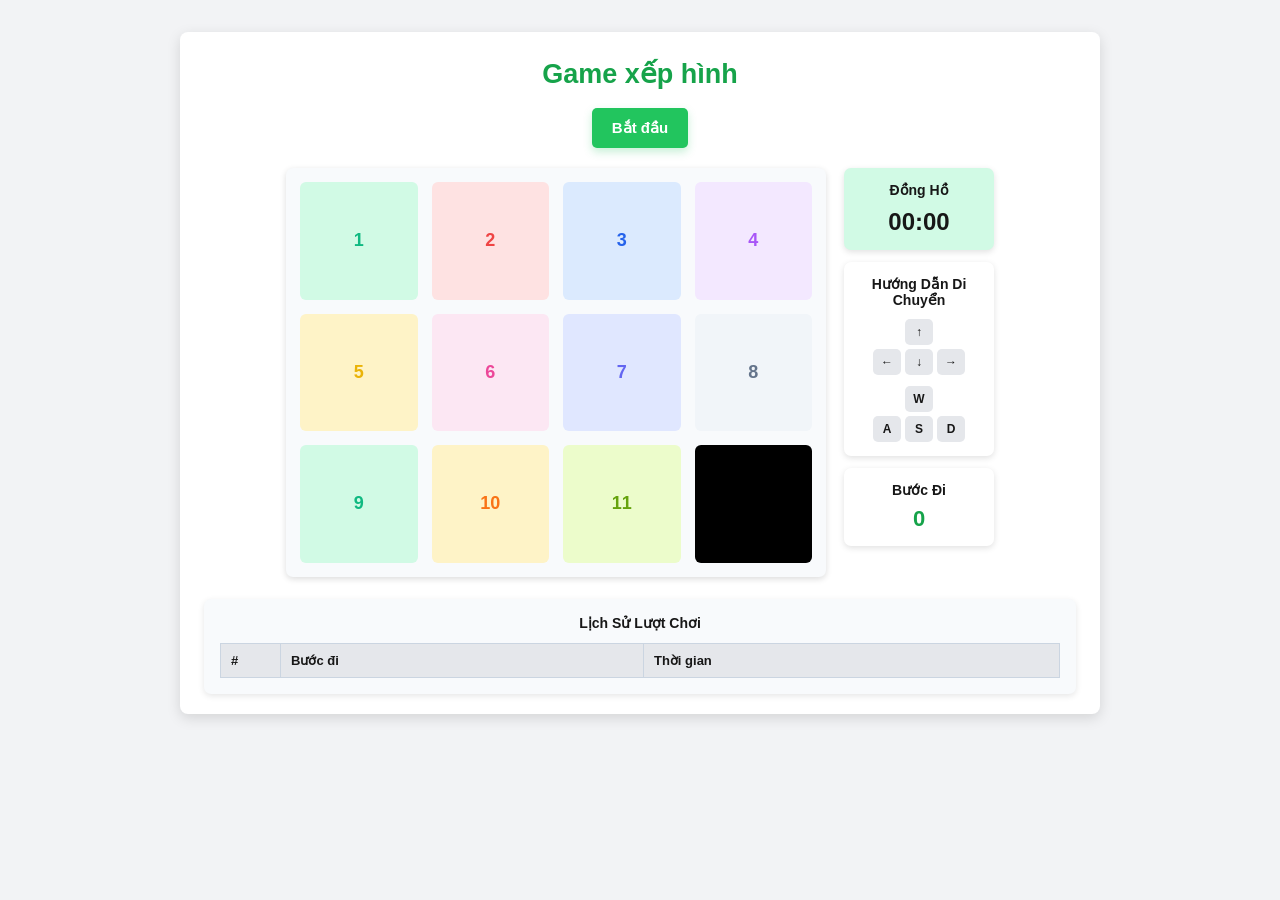
==== CODE INTENSIVE - ENTRY TEST - LV1/Game-xep-hinh/index.html @ 20f21731 "Hoàn thành bài tập 1" ====
<!DOCTYPE html>
<html lang="vi">
<head>
    <meta charset="UTF-8">
    <meta name="viewport" content="width=device-width, initial-scale=1.0">
    <title>Game xếp hình</title>
    <link rel="stylesheet" href="style.css">
</head>
<body>
    <main class="game-container">
        <h1>Game xếp hình</h1>

        <button class="start-button" id="start-button" type="button">
            Bắt đầu
        </button>

        <section class="game-area">
            <!-- Các ô xếp hình sẽ được JavaScript tạo từ mảng board. -->
            <div class="board" id="game-board"></div>

            <aside class="game-sidebar">
                <div class="timer-card">
                    <h2>Đồng hồ</h2>
                    <p id="timer">00:00</p>
                </div>

                <div class="guide-card">
                    <h2>Hướng dẫn di chuyển</h2>

                    <div class="arrow-keys" aria-label="Các phím mũi tên">
                        <span class="key arrow-up">↑</span>
                        <span class="key">←</span>
                        <span class="key">↓</span>
                        <span class="key">→</span>
                    </div>

                    <div class="letter-keys" aria-label="Các phím WASD">
                        <span class="key key-w">W</span>
                        <span class="key">A</span>
                        <span class="key">S</span>
                        <span class="key">D</span>
                    </div>
                </div>

                <div class="move-card">
                    <h2>Bước đi</h2>
                    <p id="move-count">0</p>
                </div>
            </aside>
        </section>

        <p class="win-message" id="win-message" hidden>YOU WIN!</p>

        <section class="history-section">
            <h2>Lịch sử lượt chơi</h2>
            <div class="table-wrapper">
                <table>
                    <thead>
                        <tr>
                            <th scope="col">#</th>
                            <th scope="col">Bước đi</th>
                            <th scope="col">Thời gian</th>
                        </tr>
                    </thead>
                    <tbody id="history-body"></tbody>
                </table>
            </div>
        </section>
    </main>

    <script src="script.js"></script>
</body>
</html>
---- CODE INTENSIVE - ENTRY TEST - LV1/Game-xep-hinh/style.css ----
* {
    box-sizing: border-box;
}

body {
    min-height: 100vh;
    margin: 0;
    padding: 32px 18px;
    background-color: #f2f3f5;
    color: #171717;
    font-family: Arial, Helvetica, sans-serif;
}

.game-container {
    width: 100%;
    max-width: 920px;
    margin: 0 auto;
    padding: 26px 24px 20px;
    background-color: #ffffff;
    border-radius: 8px;
    box-shadow: 0 4px 14px rgba(0, 0, 0, 0.13);
}

h1 {
    margin: 0 0 18px;
    color: #16a34a;
    font-size: 27px;
    text-align: center;
}

.start-button {
    display: block;
    min-width: 92px;
    margin: 0 auto 20px;
    padding: 11px 20px;
    border: 0;
    border-radius: 5px;
    background-color: #22c55e;
    color: #ffffff;
    font-size: 15px;
    font-weight: 700;
    cursor: pointer;
    box-shadow: 0 4px 8px rgba(34, 197, 94, 0.25);
}

.start-button:hover {
    background-color: #16a34a;
}

.game-area {
    display: flex;
    justify-content: center;
    align-items: flex-start;
    gap: 18px;
}

.board {
    width: min(100%, 540px);
    padding: 14px;
    display: grid;
    grid-template-columns: repeat(4, 1fr);
    gap: 14px;
    background-color: #f8fafc;
    border-radius: 7px;
    box-shadow: 0 2px 6px rgba(0, 0, 0, 0.14);
}

.tile {
    aspect-ratio: 1 / 1;
    display: flex;
    justify-content: center;
    align-items: center;
    border-radius: 6px;
    font-size: 18px;
    font-weight: 700;
    user-select: none;
}

.tile-1 { background-color: #d1fae5; color: #10b981; }
.tile-2 { background-color: #fee2e2; color: #ef4444; }
.tile-3 { background-color: #dbeafe; color: #2563eb; }
.tile-4 { background-color: #f3e8ff; color: #a855f7; }
.tile-5 { background-color: #fef3c7; color: #eab308; }
.tile-6 { background-color: #fce7f3; color: #ec4899; }
.tile-7 { background-color: #e0e7ff; color: #6366f1; }
.tile-8 { background-color: #f1f5f9; color: #64748b; }
.tile-9 { background-color: #d1fae5; color: #10b981; }
.tile-10 { background-color: #fef3c7; color: #f97316; }
.tile-11 { background-color: #ecfccb; color: #65a30d; }
.empty-tile { background-color: #000000; }

.game-sidebar {
    width: 150px;
    flex: 0 0 150px;
    display: flex;
    flex-direction: column;
    gap: 12px;
}

.timer-card,
.guide-card,
.move-card {
    padding: 14px 10px;
    border-radius: 7px;
    text-align: center;
    box-shadow: 0 2px 6px rgba(0, 0, 0, 0.12);
}

.timer-card {
    background-color: #d1fae5;
}

.guide-card,
.move-card {
    background-color: #ffffff;
}

.timer-card h2,
.guide-card h2,
.move-card h2,
.history-section h2 {
    margin: 0;
    font-size: 14px;
    text-transform: capitalize;
}

#timer {
    margin: 10px 0 0;
    font-size: 24px;
    font-weight: 700;
}

#move-count {
    margin: 8px 0 0;
    color: #16a34a;
    font-size: 22px;
    font-weight: 700;
}

.arrow-keys,
.letter-keys {
    display: grid;
    grid-template-columns: repeat(3, 28px);
    justify-content: center;
    gap: 4px;
    margin-top: 11px;
}

.arrow-up,
.key-w {
    grid-column: 2;
    grid-row: 1;
}

.arrow-keys .key:nth-child(2),
.letter-keys .key:nth-child(2) {
    grid-column: 1;
    grid-row: 2;
}

.arrow-keys .key:nth-child(3),
.letter-keys .key:nth-child(3) {
    grid-column: 2;
    grid-row: 2;
}

.arrow-keys .key:nth-child(4),
.letter-keys .key:nth-child(4) {
    grid-column: 3;
    grid-row: 2;
}

.key {
    width: 28px;
    height: 26px;
    display: flex;
    justify-content: center;
    align-items: center;
    border-radius: 5px;
    background-color: #e5e7eb;
    font-size: 12px;
    font-weight: 700;
}

.win-message {
    margin: 20px 0 0;
    color: #16a34a;
    font-size: 30px;
    font-weight: 800;
    text-align: center;
}

.history-section {
    margin-top: 22px;
    padding: 16px;
    background-color: #f8fafc;
    border-radius: 7px;
    box-shadow: 0 2px 6px rgba(0, 0, 0, 0.1);
}

.history-section h2 {
    margin-bottom: 12px;
    text-align: center;
}

.table-wrapper {
    overflow-x: auto;
}

table {
    width: 100%;
    border-collapse: collapse;
    background-color: #ffffff;
}

th,
td {
    padding: 9px 10px;
    border: 1px solid #cbd5e1;
    font-size: 13px;
    text-align: left;
}

th {
    background-color: #e5e7eb;
}

th:first-child,
td:first-child {
    width: 60px;
}

@media (max-width: 700px) {
    body {
        padding: 16px 10px;
    }

    .game-container {
        padding: 22px 14px 16px;
    }

    .game-area {
        flex-direction: column;
        align-items: center;
    }

    .game-sidebar {
        width: 100%;
        flex: auto;
        display: grid;
        grid-template-columns: repeat(3, 1fr);
    }
}

@media (max-width: 480px) {
    h1 {
        font-size: 23px;
    }

    .board {
        padding: 8px;
        gap: 8px;
    }

    .tile {
        font-size: 15px;
    }

    .game-sidebar {
        grid-template-columns: 1fr;
    }
}
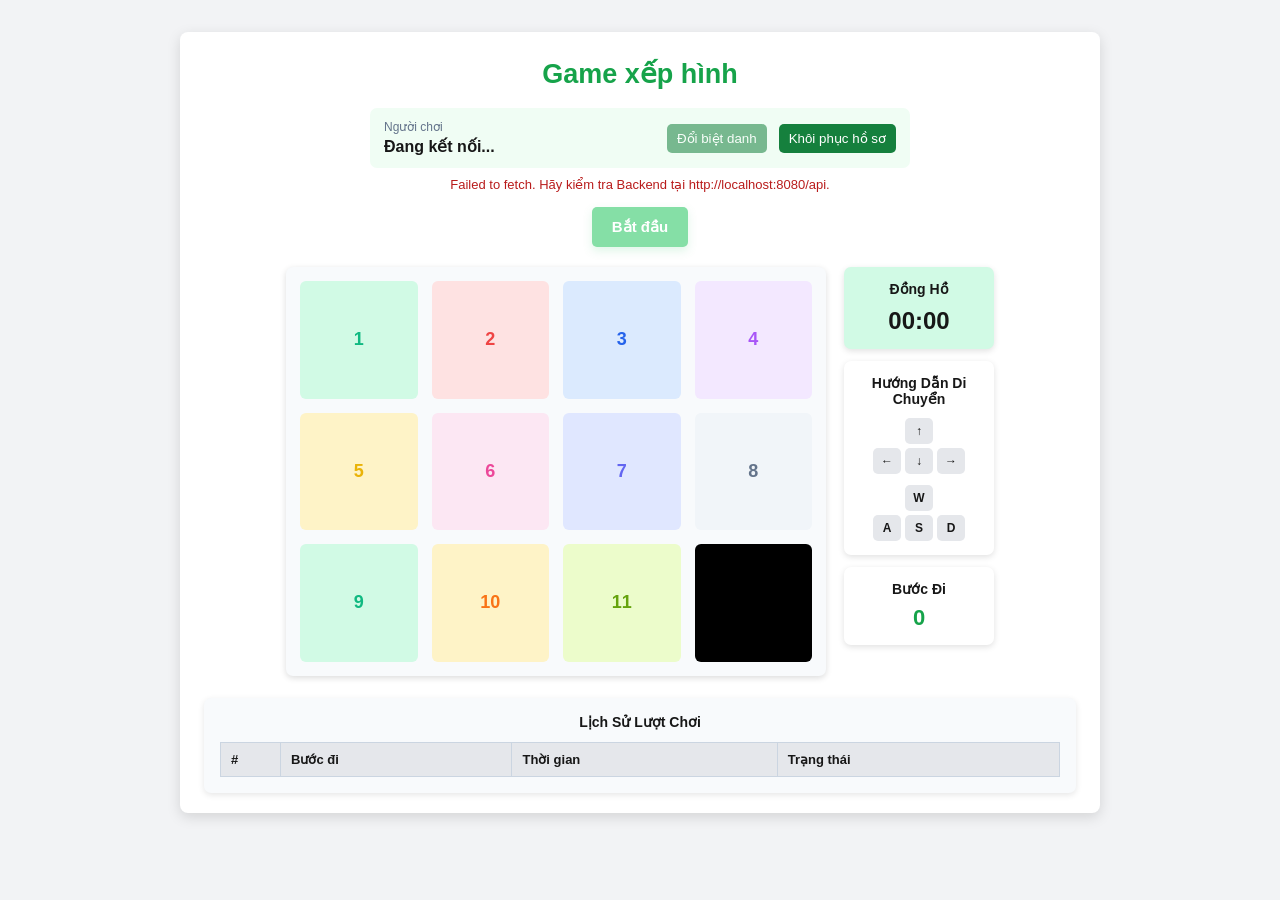
==== commit 4177c53b: "update be cho tinh nang xep hinh" ====
--- a/CODE INTENSIVE - ENTRY TEST - LV1/Game-xep-hinh/index.html
+++ b/CODE INTENSIVE - ENTRY TEST - LV1/Game-xep-hinh/index.html
@@ -10,7 +10,25 @@
     <main class="game-container">
         <h1>Game xếp hình</h1>
 
-        <button class="start-button" id="start-button" type="button">
+        <section class="player-panel" aria-label="Thông tin người chơi">
+            <div>
+                <span class="player-label">Người chơi</span>
+                <strong id="player-name">Đang kết nối...</strong>
+            </div>
+            <button id="change-name-button" type="button" disabled>Đổi biệt danh</button>
+            <button id="recover-player-button" type="button">Khôi phục hồ sơ</button>
+        </section>
+
+        <p class="api-message" id="api-message" role="status"></p>
+
+        <section class="recovery-card" id="recovery-card" hidden>
+            <strong>Hãy lưu mã khôi phục này</strong>
+            <p>Mã chỉ được hiển thị một lần và giúp bạn mở hồ sơ trên thiết bị khác.</p>
+            <code id="recovery-code"></code>
+            <button id="copy-recovery-button" type="button">Sao chép mã</button>
+        </section>
+
+        <button class="start-button" id="start-button" type="button" disabled>
             Bắt đầu
         </button>
 
@@ -60,6 +78,7 @@
                             <th scope="col">#</th>
                             <th scope="col">Bước đi</th>
                             <th scope="col">Thời gian</th>
+                            <th scope="col">Trạng thái</th>
                         </tr>
                     </thead>
                     <tbody id="history-body"></tbody>
--- a/CODE INTENSIVE - ENTRY TEST - LV1/Game-xep-hinh/style.css
+++ b/CODE INTENSIVE - ENTRY TEST - LV1/Game-xep-hinh/style.css
@@ -26,6 +26,76 @@
     color: #16a34a;
     font-size: 27px;
     text-align: center;
+}
+
+.player-panel,
+.recovery-card {
+    max-width: 540px;
+    margin: 0 auto 16px;
+    padding: 12px 14px;
+    border-radius: 7px;
+    background-color: #f0fdf4;
+}
+
+.player-panel {
+    display: flex;
+    justify-content: space-between;
+    align-items: center;
+    gap: 12px;
+}
+
+.player-panel > div {
+    margin-right: auto;
+}
+
+.player-label {
+    display: block;
+    margin-bottom: 3px;
+    color: #64748b;
+    font-size: 12px;
+}
+
+.player-panel button,
+.recovery-card button {
+    padding: 7px 10px;
+    border: 0;
+    border-radius: 5px;
+    background-color: #15803d;
+    color: #ffffff;
+    cursor: pointer;
+}
+
+.player-panel button:disabled,
+.start-button:disabled {
+    cursor: not-allowed;
+    opacity: 0.55;
+}
+
+.api-message {
+    min-height: 18px;
+    margin: -7px 0 12px;
+    color: #b91c1c;
+    font-size: 13px;
+    text-align: center;
+}
+
+.recovery-card {
+    border: 1px solid #86efac;
+    text-align: center;
+}
+
+.recovery-card p {
+    margin: 6px 0;
+    font-size: 13px;
+}
+
+.recovery-card code {
+    display: block;
+    margin: 9px 0;
+    padding: 8px;
+    border-radius: 4px;
+    background-color: #ffffff;
+    overflow-wrap: anywhere;
 }
 
 .start-button {
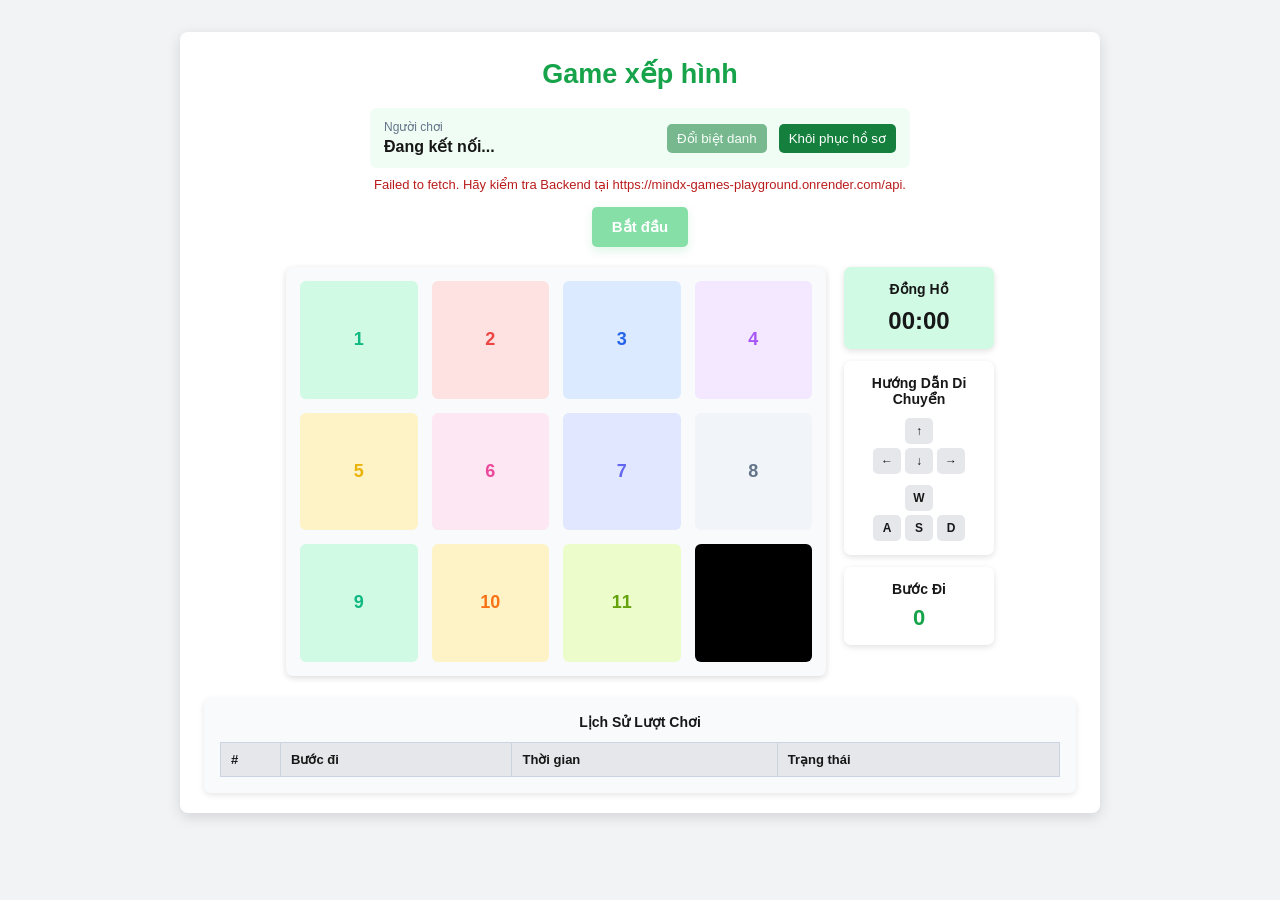
==== commit eea1deeb: "Deploy FE" ====
--- a/CODE INTENSIVE - ENTRY TEST - LV1/Game-xep-hinh/index.html
+++ b/CODE INTENSIVE - ENTRY TEST - LV1/Game-xep-hinh/index.html
@@ -4,6 +4,7 @@
     <meta charset="UTF-8">
     <meta name="viewport" content="width=device-width, initial-scale=1.0">
     <title>Game xếp hình</title>
+    <link rel="icon" href="data:,">
     <link rel="stylesheet" href="style.css">
 </head>
 <body>
